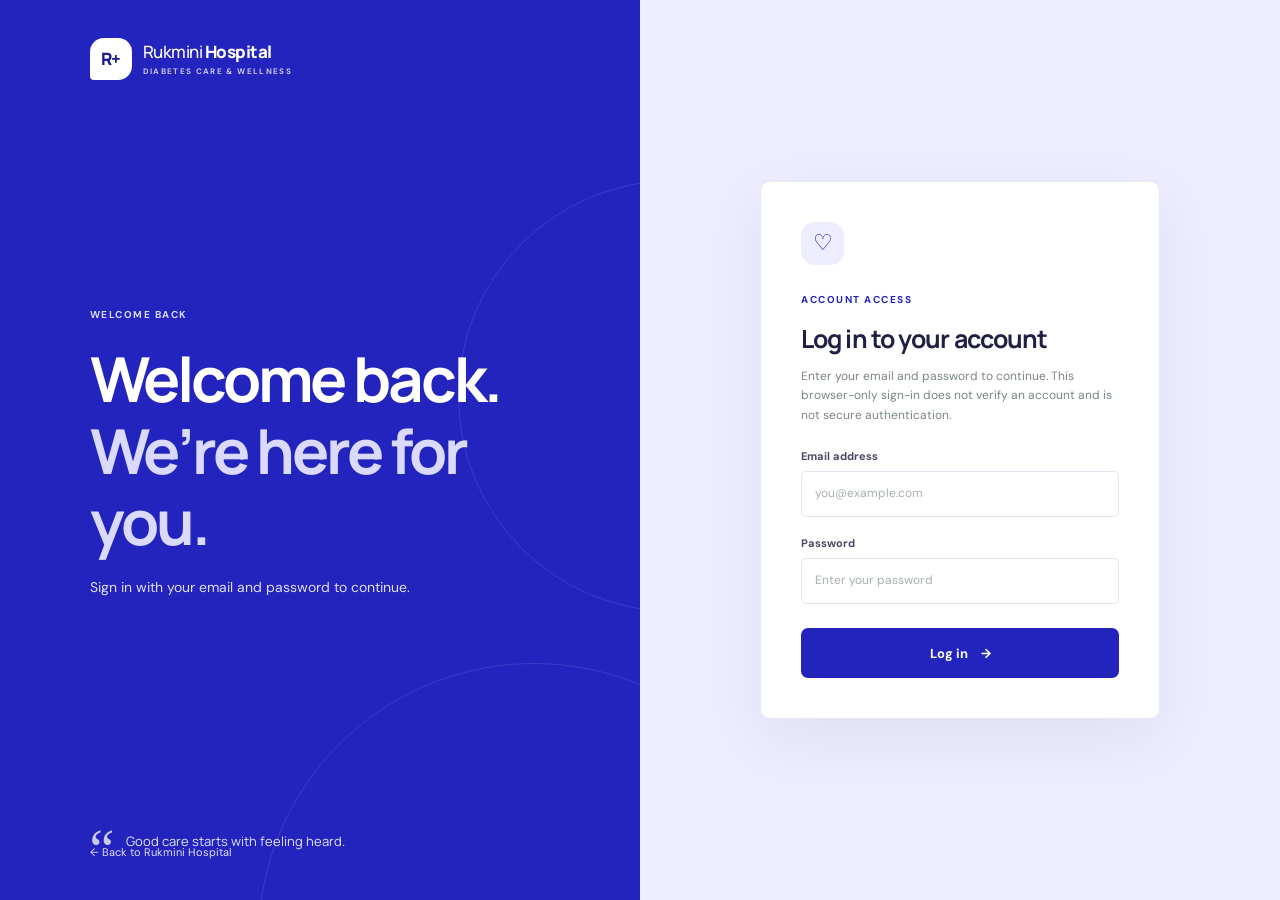
==== dashboard.html @ 4601a43c "Add files via upload upload all files" ====
<!DOCTYPE html>
<html lang="en">
<head>
    <meta charset="UTF-8">
    <meta name="viewport" content="width=device-width, initial-scale=1.0">
    <meta name="description" content="Patient dashboard for Rukmini Hospital.">
    <title>Patient Dashboard | Rukmini Hospital</title>
    <link rel="preconnect" href="https://fonts.googleapis.com">
    <link rel="preconnect" href="https://fonts.gstatic.com" crossorigin>
    <link href="https://fonts.googleapis.com/css2?family=DM+Sans:wght@400;500;600;700&family=Manrope:wght@400;500;600;700;800&display=swap" rel="stylesheet">
    <link rel="stylesheet" href="styles.css">
    <script src="script.js" defer></script>
</head>
<body class="dashboard-page">
    <header class="site-header">
        <nav class="navbar container" aria-label="Main navigation">
            <a class="brand" href="home.html" aria-label="Rukmini Hospital home">
                <span class="brand-mark" aria-hidden="true">R+</span>
                <span>Rukmini <strong>Hospital</strong><small>DIABETES CARE & WELLNESS</small></span>
            </a>
            <div class="dashboard-nav-actions">
                <a class="button button-small button-outline" href="home.html">← Back to website</a>
                <button class="button button-small button-outline" id="dashboard-logout" type="button">Sign out</button>
            </div>
        </nav>
    </header>

    <main class="dashboard-main container">
        <section class="dashboard-heading">
            <span class="eyebrow">PATIENT MANAGEMENT</span>
            <h1>Patient <span>dashboard.</span></h1>
            <p>Add patient details, then use the WhatsApp button to open a prefilled reminder. Review and send it in WhatsApp.</p>
        </section>

        <aside class="dashboard-warning" role="note">
            <strong>Do not enter real patient information.</strong>
            <span>This browser-only sign-in is not secure authentication. Records are saved in this browser only. Do not use this dashboard as a medical-record system.</span>
        </aside>

        <section class="dashboard-card" aria-labelledby="add-patient-heading">
            <div class="dashboard-card-heading">
                <div>
                    <span class="eyebrow">NEW RECORD</span>
                    <h2 id="add-patient-heading">Add patient</h2>
                </div>
            </div>
            <form id="patient-form" class="patient-form">
                <div class="patient-form-grid">
                    <div class="patient-field">
                        <label for="patient-name">Patient name *</label>
                        <input id="patient-name" name="name" type="text" maxlength="100" autocomplete="name" placeholder="Enter patient name" required>
                    </div>
                    <div class="patient-field">
                        <label for="patient-mobile">WhatsApp mobile number *</label>
                        <input id="patient-mobile" name="mobile" type="tel" inputmode="tel" maxlength="20" placeholder="+91 98765 43210" aria-describedby="mobile-hint" required>
                        <small id="mobile-hint">Include country code, for example +91 for India.</small>
                    </div>
                    <div class="patient-field patient-field-wide">
                        <label for="patient-disease">Disease type *</label>
                        <select id="patient-disease" name="disease" required>
                            <option value="">Select a diabetes-care category</option>
                            <option value="Type 1 diabetes">Type 1 diabetes</option>
                            <option value="Type 2 diabetes">Type 2 diabetes</option>
                            <option value="Gestational diabetes">Gestational diabetes</option>
                            <option value="Prediabetes">Prediabetes</option>
                            <option value="Other diabetes type">Other diabetes type</option>
                            <option value="Not specified">Not specified</option>
                        </select>
                        <small>Select the category already provided by the patient or their care team; this is not a diagnosis tool.</small>
                    </div>
                    <label class="patient-consent patient-field-wide">
                        <input id="patient-whatsapp-consent" name="whatsappConsent" type="checkbox" required>
                        <span>I confirm the patient agreed to receive appointment reminders on WhatsApp. *</span>
                    </label>
                </div>
                <button class="button button-primary patient-submit" type="submit">Add patient <span aria-hidden="true">+</span></button>
                <p class="patient-status" id="patient-status" role="status" aria-live="polite"></p>
            </form>
        </section>

        <section class="dashboard-card patients-card" aria-labelledby="all-patients-heading">
            <div class="dashboard-card-heading patients-heading">
                <div>
                    <span class="eyebrow">PATIENT LIST</span>
                    <h2 id="all-patients-heading">All patients</h2>
                </div>
                <div class="patient-list-actions">
                    <span class="patient-count" id="patient-count">0 patients</span>
                    <button class="button button-outline button-small" id="download-patient-report" type="button">Download patient report for Excel</button>
                </div>
            </div>
            <div class="patient-list" id="patient-list" aria-live="polite"></div>
        </section>
    </main>

    <footer class="site-footer">
        <div class="container footer-bottom">
            <span>© <span id="current-year"></span> Rukmini Hospital. Patient dashboard.</span>
            <a href="home.html">Return to website</a>
        </div>
    </footer>
</body>
</html>
---- styles.css ----
:root {
    --ink: #202044;
    --ink-soft: #4b4b6b;
    --blue: #2323BE;
    --blue-dark: #19198f;
    --pale-blue: #ededff;
    --cream: #f7f7ff;
    --white: #fff;
    --line: #e4e4f0;
    --muted: #77778c;
    --heading: "Manrope", sans-serif;
    --body: "DM Sans", sans-serif;
}

* { box-sizing: border-box; }
html { scroll-behavior: smooth; scroll-padding-top: 85px; }
body { margin: 0; color: var(--ink); background: var(--white); font-family: var(--body); font-size: 15px; line-height: 1.65; }
a { color: inherit; text-decoration: none; }
button, input, textarea { font: inherit; }
img { display: block; width: 100%; }
.container { width: min(1160px, calc(100% - 48px)); margin: 0 auto; }

.site-header { position: sticky; z-index: 20; top: 0; background: rgba(255,255,255,.96); border-bottom: 1px solid rgba(35,35,190,.07); backdrop-filter: blur(12px); }
.navbar { display: flex; height: 82px; align-items: center; justify-content: space-between; }
.brand { display: inline-flex; align-items: center; gap: 11px; font-family: var(--heading); font-size: 17px; font-weight: 500; line-height: 1.15; letter-spacing: -.5px; }
.brand strong { font-weight: 800; }
.brand small { display: block; margin-top: 5px; color: var(--muted); font-family: var(--body); font-size: 8px; font-weight: 700; letter-spacing: 1.35px; }
.brand-mark { display: grid; width: 42px; height: 42px; place-items: center; color: white; background: var(--blue); border-radius: 14px 14px 14px 4px; font-family: var(--heading); font-size: 17px; font-weight: 800; }
.nav-links { display: flex; align-items: center; gap: 32px; }
.nav-links > a:not(.button) { color: #53645d; font-size: 13px; font-weight: 600; transition: color .2s; }
.nav-links > a:not(.button):hover { color: var(--blue); }
.menu-toggle { display: none; }
.button { display: inline-flex; min-height: 50px; align-items: center; justify-content: center; gap: 13px; padding: 0 23px; border: 0; border-radius: 7px; cursor: pointer; font-family: var(--body); font-size: 13px; font-weight: 700; transition: background .2s, transform .2s; }
.button:hover { transform: translateY(-2px); }
.button-primary { color: var(--white); background: var(--blue); }
.button-primary:hover { background: var(--blue-dark); }
.button-outline { color: var(--blue); border: 1px solid #cacaed; background: transparent; }
.button-small { min-height: 40px; padding: 0 16px; font-size: 12px; }

.hero { position: relative; overflow: hidden; min-height: 600px; background: var(--cream); }
.hero-content { position: relative; z-index: 1; display: grid; min-height: 600px; grid-template-columns: 1fr 1.03fr; align-items: center; gap: 6%; padding-top: 10px; padding-bottom: 30px; }
.hero-copy { max-width: 505px; padding: 35px 0 30px; }
.eyebrow { display: inline-flex; align-items: center; gap: 9px; color: var(--blue); font-size: 10px; font-weight: 700; letter-spacing: 1.5px; }
.eyebrow-dot { width: 7px; height: 7px; border-radius: 50%; background: #e6a674; }
h1, h2, h3, p, figure { margin-top: 0; }
h1, h2, h3 { font-family: var(--heading); }
.hero h1 { margin: 20px 0 17px; font-size: clamp(48px, 5.4vw, 72px); font-weight: 700; line-height: 1.12; letter-spacing: -4px; }
.hero h1 span, .section-heading h2 span, .about-copy h2 span, .contact-copy h2 span { color: var(--blue); }
.hero-copy > p { max-width: 440px; margin-bottom: 25px; color: #62726c; font-size: 15px; line-height: 1.85; }
.hero-actions { display: flex; align-items: center; gap: 25px; }
.text-link { display: inline-flex; align-items: center; gap: 10px; color: var(--ink); font-size: 12px; font-weight: 700; }
.play-icon { display: grid; width: 29px; height: 29px; place-items: center; padding-left: 2px; color: var(--blue); border: 1px solid #cacaed; border-radius: 50%; font-size: 8px; }
.hero-note { display: flex; align-items: center; gap: 9px; margin-top: 39px; color: var(--muted); font-size: 11px; }
.note-icon { color: #d89766; font-size: 16px; }
.hero-visual { position: relative; display: flex; min-height: 470px; align-items: center; justify-content: flex-end; }
.hero-photo { position: relative; overflow: hidden; width: 83%; height: 420px; border-radius: 48% 48% 10px 10px; background: #e6e6fa; }
.hero-photo::after { position: absolute; inset: 45% 0 0; background: linear-gradient(transparent, rgba(20,50,40,.12)); content: ""; }
.hero-photo img { height: 100%; object-fit: cover; object-position: center; }
.hero-shape { position: absolute; border: 1px solid rgba(35,35,190,.13); border-radius: 50%; }
.hero-shape-one { top: -220px; right: -80px; width: 560px; height: 560px; }
.hero-shape-two { right: 2%; bottom: -450px; width: 700px; height: 700px; }
.floating-card { position: absolute; z-index: 2; display: flex; align-items: center; gap: 12px; padding: 14px 17px; background: var(--white); border: 1px solid rgba(35,35,190,.05); border-radius: 9px; box-shadow: 0 14px 40px rgba(35,35,90,.11); }
.floating-card strong, .floating-card small { display: block; }
.floating-card strong { font-family: var(--heading); font-size: 12px; }
.floating-card small { margin-top: 2px; color: var(--muted); font-size: 10px; }
.care-card { top: 28%; left: 0; }
.hours-card { right: -2%; bottom: 12%; }
.care-card-icon, .hours-icon { display: grid; width: 37px; height: 37px; flex: 0 0 37px; place-items: center; border-radius: 50%; color: var(--blue); background: var(--pale-blue); font-size: 19px; }
.hours-icon { color: #c77b50; background: #fbefe4; font-size: 15px; }
.photo-decoration { position: absolute; top: 11%; right: 0; color: #d99a6d; font-size: 31px; }
.scroll-cue { position: absolute; bottom: 23px; left: max(24px, calc((100% - 1160px)/2)); display: flex; align-items: center; gap: 10px; color: #85859a; font-size: 8px; font-weight: 700; letter-spacing: 1.2px; }
.scroll-cue span { width: 25px; height: 1px; background: #c3c3d6; }

.trust-strip { background: var(--white); border-bottom: 1px solid #eef0ea; }
.trust-items { display: flex; min-height: 84px; align-items: center; justify-content: space-between; gap: 18px; }
.trust-items > div { display: flex; align-items: center; gap: 10px; color: #596a63; font-size: 11px; font-weight: 600; }
.trust-icon { display: grid; width: 30px; height: 30px; place-items: center; color: var(--blue); border-radius: 50%; background: var(--pale-blue); font-size: 15px; }
.section { padding: 105px 0; }
.about-grid { display: grid; grid-template-columns: .95fr 1fr; align-items: center; gap: 11%; }
.about-visual { position: relative; width: 100%; max-width: 460px; padding: 0 22px 22px 0; }
.about-photo { overflow: hidden; height: 410px; border-radius: 8px 90px 8px 8px; background: #e6e6fa; }
.about-photo img { height: 100%; object-fit: cover; }
.about-photo::after { position: absolute; }
.about-badge { position: absolute; right: 0; bottom: 0; display: flex; width: 137px; height: 137px; flex-direction: column; align-items: center; justify-content: center; color: white; border: 8px solid white; border-radius: 50%; background: var(--blue); transform: rotate(-8deg); }
.about-badge span { font-size: 10px; }
.about-badge strong { font-family: var(--heading); font-size: 22px; }
.about-badge strong span { color: #f0bf8c; font-size: 24px; }
.about-dots { position: absolute; z-index: -1; top: -27px; right: -20px; color: #dadaf4; font-size: 70px; line-height: 1; letter-spacing: -17px; }
.about-copy h2, .section-heading h2, .contact-copy h2 { margin: 15px 0 18px; font-size: clamp(32px, 3.4vw, 43px); font-weight: 700; line-height: 1.22; letter-spacing: -1.8px; }
.about-copy p { margin-bottom: 17px; color: #718079; font-size: 13px; line-height: 1.9; }
.about-copy .lead { color: #425c52; font-size: 16px; line-height: 1.7; }
.link-blue { margin-top: 10px; color: var(--blue); }

.services-section { background: #f7f7fc; }
.section-heading { display: flex; align-items: flex-end; justify-content: space-between; gap: 45px; margin-bottom: 39px; }
.section-heading h2 { margin-bottom: 0; }
.section-heading > p { max-width: 300px; margin-bottom: 5px; color: #74827c; font-size: 13px; line-height: 1.8; }
.service-grid { display: grid; grid-template-columns: repeat(4, 1fr); gap: 15px; }
.service-card { position: relative; min-height: 275px; padding: 24px 21px 20px; background: var(--white); border: 1px solid #edf0e9; border-radius: 8px; transition: transform .2s, box-shadow .2s; }
.service-card:hover { transform: translateY(-4px); box-shadow: 0 14px 30px rgba(35,35,90,.07); }
.service-icon { display: grid; width: 42px; height: 42px; place-items: center; margin-bottom: 22px; border-radius: 13px; font-size: 20px; }
.icon-blue { color: #2323BE; background: #ededff; }
.icon-peach { color: #b46e4e; background: #fbede4; }
.icon-lavender { color: #766b9d; background: #efedf7; }
.icon-yellow { color: #a8843e; background: #f8f2df; }
.service-number { position: absolute; top: 31px; right: 22px; color: #b3beb7; font-size: 10px; font-weight: 700; }
.service-card h3 { margin: 0 0 10px; font-size: 16px; letter-spacing: -.4px; }
.service-card p { min-height: 65px; margin-bottom: 17px; color: #7a8781; font-size: 11px; line-height: 1.75; }
.service-card > a { display: inline-flex; gap: 7px; color: var(--blue); font-size: 10px; font-weight: 700; }
.gallery-section { background: var(--white); }
.gallery-heading { margin-bottom: 32px; }
.gallery-grid { display: grid; grid-template-columns: 1.5fr 1fr 1fr; gap: 15px; }
.gallery-item { position: relative; overflow: hidden; height: 255px; margin: 0; border-radius: 7px; background: #e8e8f6; }
.gallery-item img { height: 100%; object-fit: cover; transition: transform .5s; }
.gallery-item:hover img { transform: scale(1.04); }
.gallery-item::after { position: absolute; inset: 45% 0 0; background: linear-gradient(transparent, rgba(15,35,28,.62)); content: ""; }
.gallery-item figcaption { position: absolute; z-index: 1; bottom: 17px; left: 18px; color: white; font-family: var(--heading); font-size: 12px; font-weight: 600; }
.image-note { margin: 11px 0 0; color: #98a29c; font-size: 10px; text-align: right; }

.contact-section { padding: 95px 0; background: #f5f5fc; }
.contact-grid { display: grid; grid-template-columns: .9fr 1fr; align-items: center; gap: 12%; }
.contact-copy h2 { max-width: 430px; margin-bottom: 14px; }
.contact-copy > p { max-width: 420px; margin-bottom: 28px; color: #728078; font-size: 13px; line-height: 1.8; }
.contact-detail { display: flex; gap: 13px; margin-top: 19px; }
.detail-icon { display: grid; width: 36px; height: 36px; flex: 0 0 36px; place-items: center; color: var(--blue); border-radius: 50%; background: var(--pale-blue); font-size: 16px; }
.contact-detail strong, .contact-detail div > span, .contact-detail div > a { display: block; }
.contact-detail strong { margin: 0 0 3px; font-family: var(--heading); font-size: 11px; }
.contact-detail div > span, .contact-detail div > a { color: #76827c; font-size: 11px; line-height: 1.7; }
.contact-detail div > a { color: var(--blue); font-weight: 600; }
.contact-form { padding: 34px; background: white; border: 1px solid #e8e8f2; border-radius: 10px; box-shadow: 0 18px 50px rgba(35,35,90,.05); }
.contact-form h3 { margin: 0 0 4px; font-size: 20px; letter-spacing: -.6px; }
.contact-form > p:first-of-type { margin-bottom: 20px; color: #94a099; font-size: 10px; }
.contact-form label, .login-card label { display: block; margin: 14px 0 6px; color: #484866; font-size: 11px; font-weight: 700; }
.contact-form input, .contact-form textarea, .login-card input { display: block; width: 100%; padding: 12px 13px; color: var(--ink); border: 1px solid #e3e3ef; border-radius: 5px; outline: none; background: #fff; font-size: 12px; transition: border .2s, box-shadow .2s; }
.contact-form textarea { resize: vertical; }
.contact-form input:focus, .contact-form textarea:focus, .login-card input:focus { border-color: #7777d5; box-shadow: 0 0 0 3px rgba(35,35,190,.1); }
.contact-form input::placeholder, .contact-form textarea::placeholder, .login-card input::placeholder { color: #a7b0aa; }
.form-submit { width: 100%; margin-top: 18px; }
.form-status, .login-status { min-height: 0; margin: 0; color: var(--blue-dark); font-size: 12px; font-weight: 600; }
.form-status:not(:empty), .login-status:not(:empty) { margin-top: 12px; }
.form-disclaimer { display: block; margin-top: 10px; color: #96a19a; font-size: 9px; text-align: center; }
.patient-export { display: flex; flex-direction: column; align-items: flex-start; gap: 8px; margin-top: 20px; }
.patient-export > small { color: #7a8781; font-size: 10px; line-height: 1.6; }

.dashboard-page { min-height: 100vh; background: #f7f7fc; }
.dashboard-nav-actions { display: flex; align-items: center; gap: 10px; }
.dashboard-main { padding-top: 58px; padding-bottom: 80px; }
.dashboard-heading { margin-bottom: 28px; }
.dashboard-heading h1 { margin: 8px 0; font-family: var(--heading); font-size: clamp(34px, 5vw, 48px); line-height: 1.2; letter-spacing: -2px; }
.dashboard-heading h1 span { color: var(--blue); }
.dashboard-heading > p { margin: 0; color: #718079; font-size: 14px; }
.dashboard-warning { display: flex; flex-direction: column; gap: 3px; margin-bottom: 22px; padding: 15px 18px; border: 1px solid #e8d9ad; border-radius: 7px; background: #fff9e8; color: #66572c; font-size: 12px; line-height: 1.6; }
.dashboard-warning strong { color: #51431d; }
.dashboard-card { margin-bottom: 22px; padding: 27px 30px; border: 1px solid #e9e9f4; border-radius: 9px; background: var(--white); box-shadow: 0 12px 35px rgba(35,35,90,.04); }
.dashboard-card-heading { margin-bottom: 22px; }
.dashboard-card-heading h2 { margin: 5px 0 0; font-family: var(--heading); font-size: 22px; letter-spacing: -.7px; }
.patient-form-grid { display: grid; grid-template-columns: 1fr 1fr; gap: 19px 22px; }
.patient-field label { display: block; margin-bottom: 6px; color: #484866; font-size: 11px; font-weight: 700; }
.patient-field input, .patient-field select { display: block; width: 100%; min-height: 45px; padding: 11px 13px; border: 1px solid #e3e3ef; border-radius: 5px; background: white; color: var(--ink); font-size: 12px; outline: none; }
.patient-field input:focus, .patient-field select:focus { border-color: #7777d5; box-shadow: 0 0 0 3px rgba(35,35,190,.1); }
.patient-field input::placeholder { color: #a7b0aa; }
.patient-field small { display: block; margin-top: 5px; color: #89948e; font-size: 10px; }
.patient-field-wide { grid-column: 1 / -1; }
.patient-consent { display: flex; align-items: flex-start; gap: 9px; color: #484866; font-size: 11px; line-height: 1.6; }
.patient-consent input { width: 16px; height: 16px; flex: 0 0 16px; margin: 2px 0 0; accent-color: var(--blue); }
.patient-submit { min-height: 44px; margin-top: 20px; }
.patient-status { min-height: 0; margin: 0; color: var(--blue-dark); font-size: 12px; font-weight: 600; }
.patient-status:not(:empty) { margin-top: 12px; }
.patients-heading { display: flex; align-items: flex-end; justify-content: space-between; gap: 15px; }
.patient-list-actions { display: flex; align-items: center; gap: 12px; }
.patient-count { padding: 6px 11px; border-radius: 20px; background: var(--pale-blue); color: var(--blue-dark); font-size: 11px; font-weight: 700; }
.patient-list { display: grid; gap: 12px; }
.patient-empty { margin: 0; padding: 25px 12px; border: 1px dashed #dadaeb; border-radius: 6px; color: #7a8781; font-size: 13px; text-align: center; }
.patient-row { display: flex; align-items: center; justify-content: space-between; gap: 20px; padding: 16px 18px; border: 1px solid #ececf4; border-radius: 7px; }
.patient-details { min-width: 0; }
.patient-details h3 { margin: 0 0 3px; font-family: var(--heading); font-size: 15px; }
.patient-details p { margin: 0; color: #74827c; font-size: 11px; }
.patient-disease { display: inline-block; margin-top: 7px; padding: 3px 8px; border-radius: 12px; background: #f1f0fa; color: #5e5e84; font-size: 10px; }
.whatsapp-button { min-height: 39px; flex: 0 0 auto; padding: 0 14px; color: #176b3a; border: 1px solid #b9dfc8; background: #effaf2; }
.whatsapp-button:hover { background: #e2f5e8; }
.whatsapp-button:disabled { cursor: not-allowed; opacity: .6; transform: none; }
.whatsapp-action { display: flex; flex: 0 0 auto; flex-direction: column; align-items: flex-start; gap: 5px; }
.site-footer .footer-bottom a { color: #dedefa; }

.site-footer { color: #dedefa; background: #17174f; }
.footer-main { display: flex; min-height: 125px; align-items: center; justify-content: space-between; gap: 25px; }
.footer-brand { color: white; }
.footer-brand small { color: #b4b4db; }
.footer-brand .brand-mark { color: var(--blue-dark); background: #dadaff; }
.footer-main > p { margin: 0; color: #c0c0dc; font-size: 11px; line-height: 1.7; }
.footer-top { color: #dedefa; font-size: 11px; font-weight: 600; }
.footer-bottom { display: flex; min-height: 51px; align-items: center; justify-content: space-between; border-top: 1px solid rgba(255,255,255,.12); color: #b0b0d1; font-size: 9px; }
.footer-bottom > span:last-child span { color: #e5a984; }

.login-page { min-height: 100vh; background: #ededff; }
.login-layout { display: grid; min-height: 100vh; grid-template-columns: 1fr 1fr; }
.login-welcome { position: relative; display: flex; min-height: 100vh; flex-direction: column; justify-content: space-between; overflow: hidden; padding: 38px clamp(35px, 7vw, 100px); color: white; background: #2323BE; }
.login-welcome::before, .login-welcome::after { position: absolute; width: 430px; height: 430px; border: 1px solid rgba(255,255,255,.11); border-radius: 50%; content: ""; }
.login-welcome::before { top: 20%; right: -250px; }
.login-welcome::after { right: -170px; bottom: -315px; width: 550px; height: 550px; }
.login-brand { position: relative; z-index: 1; align-self: flex-start; color: white; }
.login-brand small { color: #cacaed; }
.login-brand .brand-mark { color: var(--blue-dark); background: white; }
.login-welcome-copy { position: relative; z-index: 1; max-width: 480px; margin: 60px 0; }
.login-welcome-copy .eyebrow { color: #dadaff; }
.login-welcome-copy h1 { margin: 18px 0; font-size: clamp(39px, 5vw, 62px); line-height: 1.15; letter-spacing: -3px; }
.login-welcome-copy h1 span { color: #dadaff; }
.login-welcome-copy p { max-width: 400px; margin: 0; color: #e0e0f5; font-size: 14px; line-height: 1.8; }
.login-quote { position: relative; z-index: 1; display: flex; align-items: center; gap: 12px; color: #e5e5f8; }
.login-quote > span { height: 41px; color: #cacaed; font-family: Georgia, serif; font-size: 56px; line-height: 1; }
.login-quote p { margin: 0; font-family: var(--heading); font-size: 13px; }
.login-home-link { position: absolute; z-index: 2; bottom: 39px; left: clamp(35px, 7vw, 100px); color: #e0e0f5; font-size: 11px; }
.login-panel { display: grid; min-height: 100vh; place-items: center; padding: 40px 24px; }
.login-card { width: min(100%, 400px); padding: 40px; border: 1px solid #e8e8f2; border-radius: 10px; background: white; box-shadow: 0 20px 60px rgba(35,35,90,.06); }
.login-icon { display: grid; width: 43px; height: 43px; place-items: center; margin-bottom: 21px; color: var(--blue); border-radius: 14px; background: var(--pale-blue); font-size: 22px; }
.login-card h2 { margin: 8px 0 7px; font-size: 25px; letter-spacing: -.9px; }
.login-intro { margin-bottom: 21px; color: #79867f; font-size: 12px; }
.login-card label { margin-top: 17px; }
.login-card input { min-height: 46px; }
.login-submit { width: 100%; margin-top: 24px; }
.login-disclaimer { margin: 13px 0 0; color: #929d95; font-size: 9px; line-height: 1.6; }

@media (max-width: 900px) {
    .nav-links { gap: 19px; }
    .hero-content { grid-template-columns: 1fr .9fr; gap: 3%; }
    .hero-photo { width: 90%; height: 375px; }
    .hero-visual { min-height: 425px; }
    .care-card { left: -12px; }
    .hours-card { right: -6px; }
    .about-grid { gap: 7%; }
    .service-grid { grid-template-columns: repeat(2, 1fr); }
    .service-card { min-height: 248px; }
    .login-welcome { padding-right: 40px; padding-left: 40px; }
    .login-home-link { left: 40px; }
}
@media (max-width: 680px) {
    html { scroll-padding-top: 68px; }
    .container { width: min(100% - 36px, 500px); }
    .navbar { height: 68px; }
    .brand { font-size: 15px; }
    .brand-mark { width: 37px; height: 37px; border-radius: 12px 12px 12px 4px; }
    .brand small { font-size: 7px; }
    .menu-toggle { display: flex; width: 40px; height: 40px; flex-direction: column; align-items: center; justify-content: center; gap: 5px; border: 1px solid var(--line); border-radius: 6px; background: white; }
    .menu-toggle span { display: block; width: 17px; height: 2px; background: var(--ink); }
    .nav-links { position: absolute; top: 67px; right: 0; left: 0; display: none; align-items: stretch; gap: 0; padding: 9px 18px 18px; border-bottom: 1px solid var(--line); background: white; box-shadow: 0 12px 18px rgba(25,57,43,.07); }
    .nav-links.is-open { display: flex; flex-direction: column; }
    .nav-links > a:not(.button) { padding: 11px 4px; border-bottom: 1px solid #f0f2ed; }
    .nav-links .button { margin-top: 12px; }
    .hero { min-height: 0; }
    .hero-content { min-height: 0; grid-template-columns: 1fr; gap: 0; padding-top: 37px; padding-bottom: 54px; }
    .hero-copy { padding: 0; }
    .hero h1 { margin-top: 15px; font-size: clamp(48px, 14vw, 65px); letter-spacing: -3px; }
    .hero-copy > p { font-size: 14px; }
    .hero-actions { flex-wrap: wrap; gap: 17px; }
    .hero-note { margin-top: 22px; }
    .hero-visual { min-height: 330px; margin-top: 20px; justify-content: center; }
    .hero-photo { width: 82%; height: 310px; }
    .care-card { top: 22%; left: 0; }
    .hours-card { right: 0; bottom: 7%; }
    .floating-card { gap: 8px; padding: 10px 11px; }
    .floating-card strong { font-size: 10px; }
    .floating-card small { font-size: 8px; }
    .care-card-icon, .hours-icon { width: 31px; height: 31px; flex-basis: 31px; }
    .scroll-cue { bottom: 18px; }
    .trust-items { display: grid; grid-template-columns: 1fr 1fr; gap: 13px 8px; padding-top: 18px; padding-bottom: 18px; }
    .trust-items > div { gap: 7px; font-size: 9px; }
    .trust-icon { width: 26px; height: 26px; flex: 0 0 26px; font-size: 13px; }
    .section { padding: 69px 0; }
    .about-grid, .contact-grid { grid-template-columns: 1fr; gap: 42px; }
    .about-visual { max-width: 420px; }
    .about-photo { height: 330px; }
    .about-copy h2, .section-heading h2, .contact-copy h2 { font-size: 34px; }
    .section-heading { display: block; margin-bottom: 28px; }
    .section-heading > p { margin-top: 13px; }
    .service-grid { gap: 10px; }
    .service-card { min-height: 255px; padding: 18px 15px; }
    .service-card h3 { font-size: 14px; }
    .service-card p { font-size: 10px; }
    .service-number { top: 23px; right: 14px; }
    .gallery-grid { grid-template-columns: 1fr 1fr; gap: 10px; }
    .gallery-item { height: 190px; }
    .gallery-large { grid-column: 1 / -1; height: 220px; }
    .contact-section { padding: 70px 0; }
    .contact-grid { gap: 30px; }
    .contact-form { padding: 24px 20px; }
    .dashboard-main { padding-top: 38px; padding-bottom: 55px; }
    .dashboard-nav-actions { gap: 6px; }
    .dashboard-card { padding: 22px 18px; }
    .patient-form-grid { grid-template-columns: 1fr; gap: 15px; }
    .patient-field-wide { grid-column: auto; }
    .patient-row { align-items: flex-start; flex-direction: column; gap: 12px; }
    .whatsapp-action { width: 100%; }
    .whatsapp-button { width: 100%; }
    .patients-heading { align-items: flex-start; flex-direction: column; }
    .patient-list-actions { align-items: flex-start; flex-wrap: wrap; }
    .footer-main { min-height: 145px; flex-wrap: wrap; justify-content: space-between; padding-top: 22px; padding-bottom: 19px; }
    .footer-main > p { order: 3; width: 100%; }
    .footer-top { font-size: 10px; }
    .footer-bottom { gap: 8px; font-size: 8px; }
    .login-layout { grid-template-columns: 1fr; }
    .login-welcome { min-height: 285px; padding: 23px 24px 55px; }
    .login-welcome-copy { margin: 33px 0 0; }
    .login-welcome-copy h1 { margin: 10px 0; font-size: 36px; letter-spacing: -1.8px; }
    .login-welcome-copy p { font-size: 11px; }
    .login-quote { display: none; }
    .login-home-link { bottom: 20px; left: 24px; font-size: 10px; }
    .login-panel { min-height: auto; padding: 28px 18px; }
    .login-card { padding: 28px 23px; }
}
@media (prefers-reduced-motion: reduce) {
    *, *::before, *::after { scroll-behavior: auto !important; transition-duration: .01ms !important; animation-duration: .01ms !important; }
}
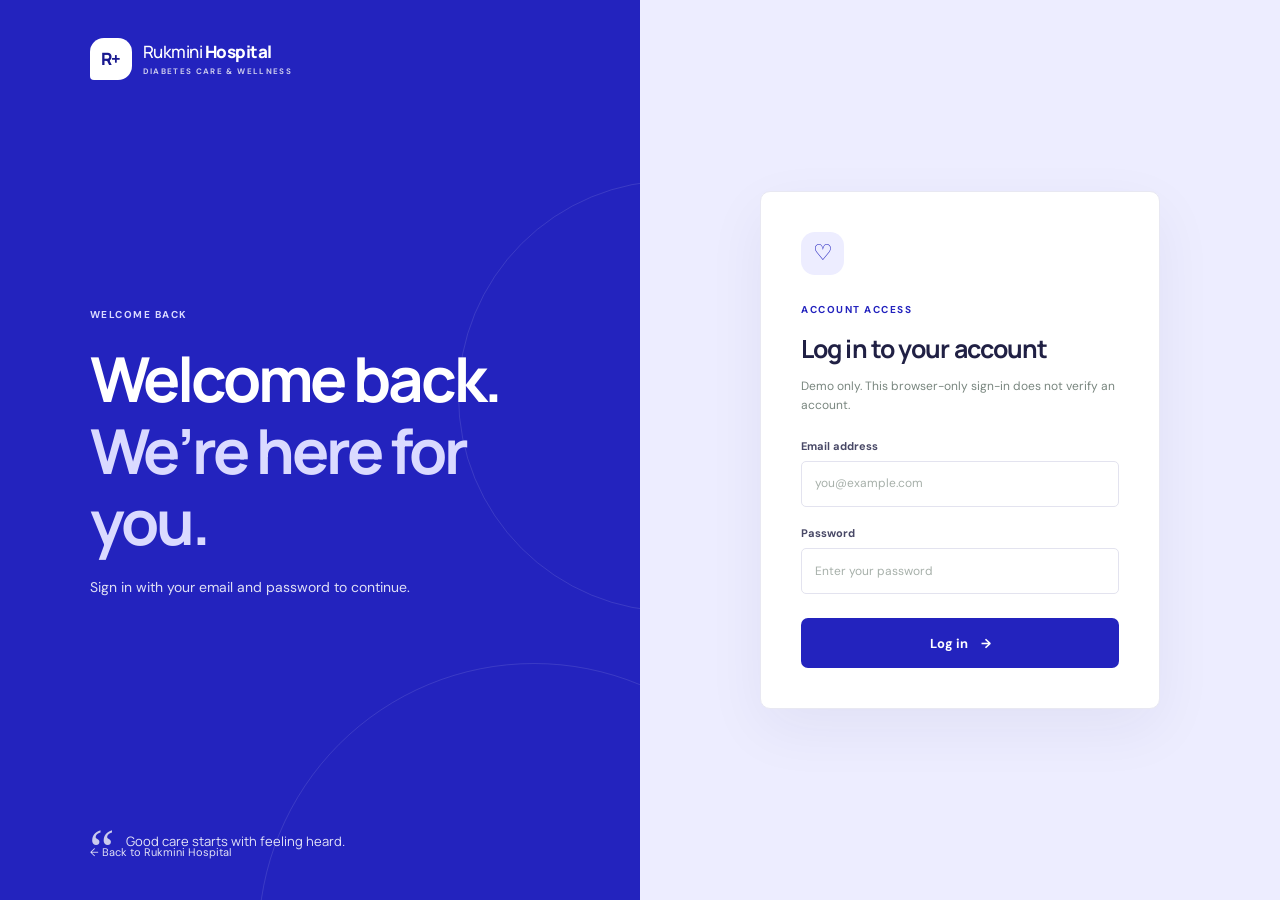
==== commit 72f9b169: "Show fictional patient samples in dashboard Co-authored-by: Copilot <223556219+Copilot@users.noreply" ====
--- a/dashboard.html
+++ b/dashboard.html
@@ -33,8 +33,8 @@
         </section>
 
         <aside class="dashboard-warning" role="note">
-            <strong>Do not enter real patient information.</strong>
-            <span>This browser-only sign-in is not secure authentication. Records are saved in this browser only. Do not use this dashboard as a medical-record system.</span>
+            <strong>Demo only. Do not enter real patient information.</strong>
+            <span>Records are saved in this browser and are not protected as medical records.</span>
         </aside>
 
         <section class="dashboard-card" aria-labelledby="add-patient-heading">
@@ -89,6 +89,7 @@
                     <button class="button button-outline button-small" id="download-patient-report" type="button">Download patient report for Excel</button>
                 </div>
             </div>
+            <p class="patient-status">Fictional sample profiles are shown for demonstration. Placeholder numbers are not real, and WhatsApp is disabled for samples.</p>
             <div class="patient-list" id="patient-list" aria-live="polite"></div>
         </section>
     </main>
